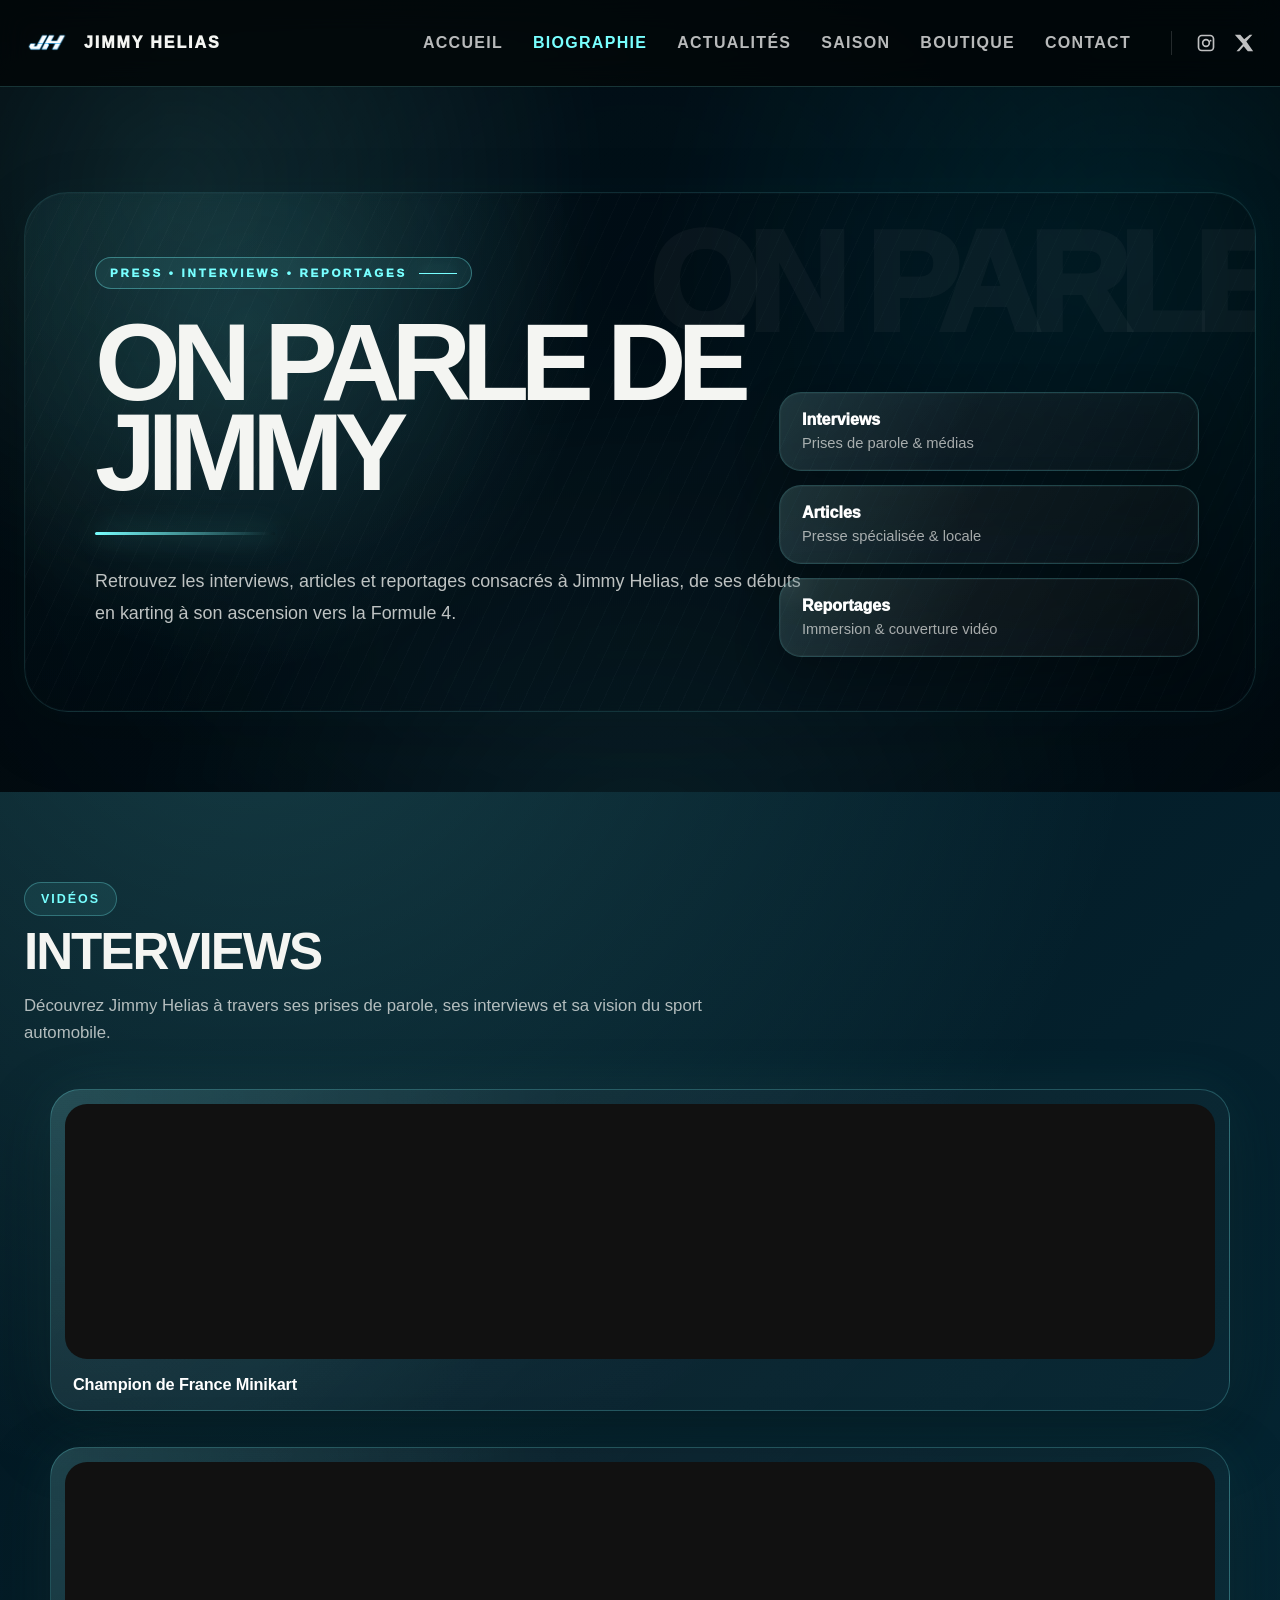
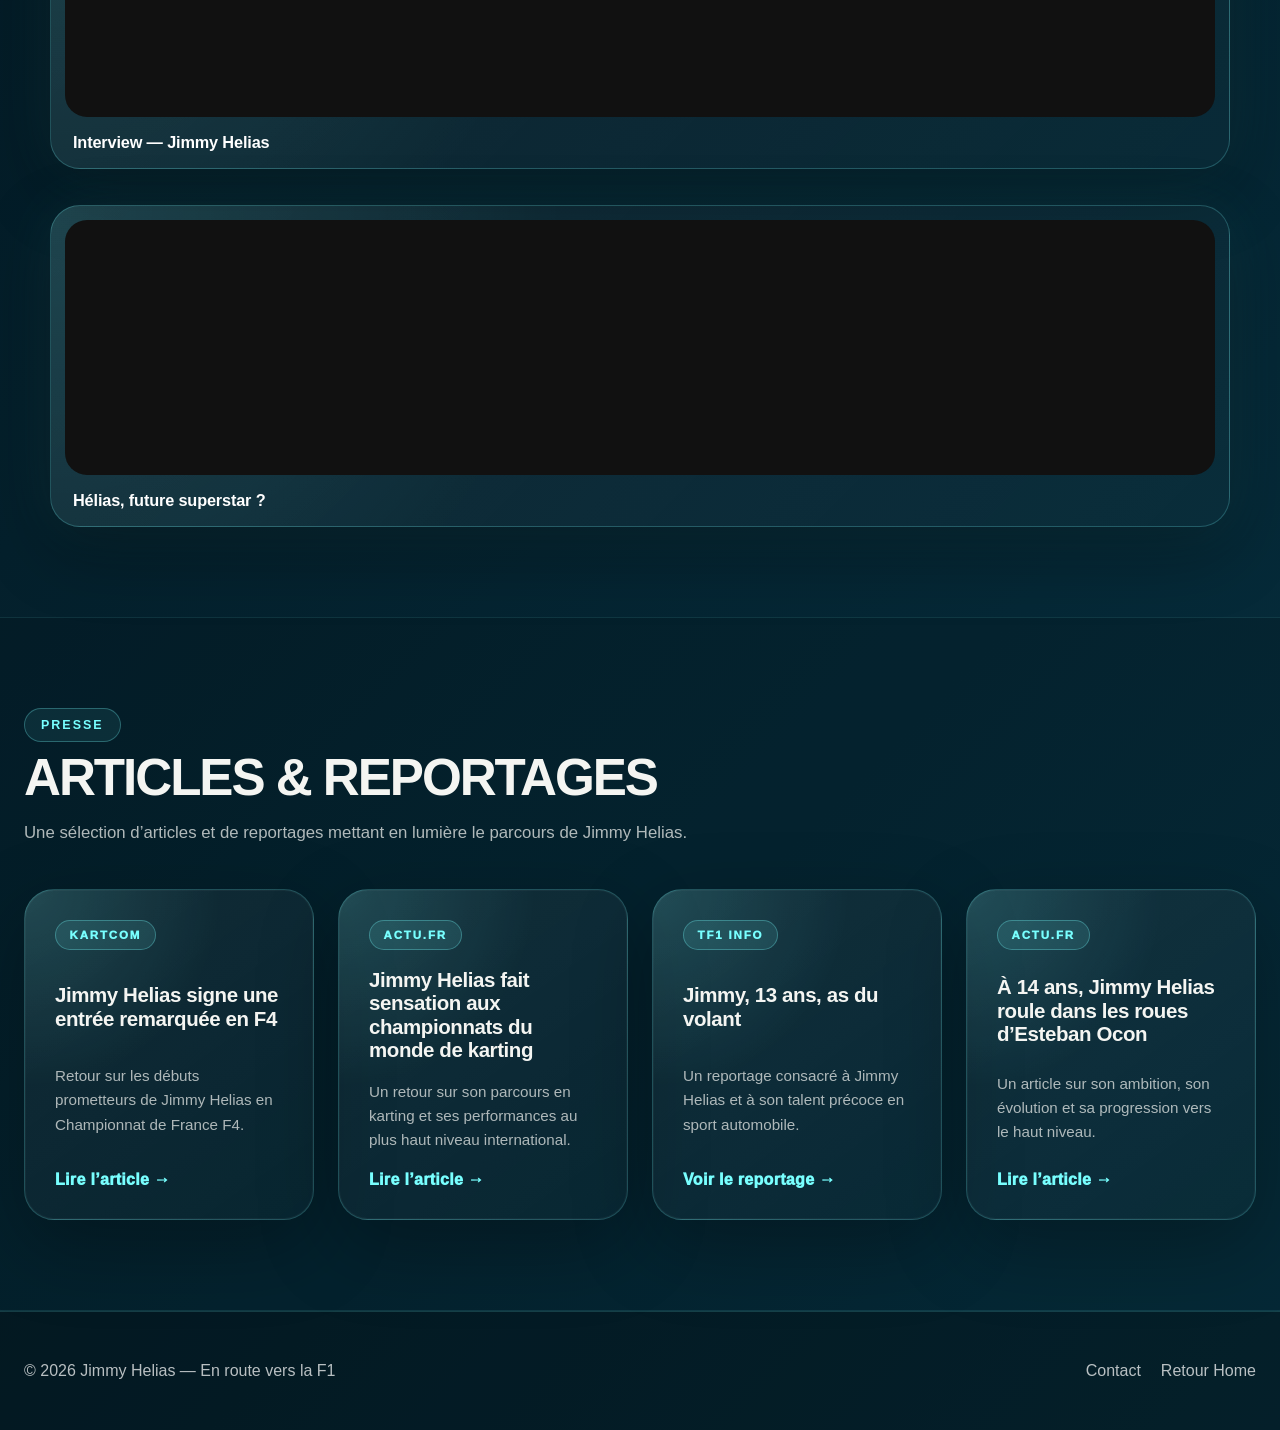
==== aproposdejimmy.html @ 35b057eb "ajout de la page on parle de jimmy" ====
<!doctype html>
<html lang="fr">
<head>
  <meta charset="utf-8" />
  <meta name="viewport" content="width=device-width, initial-scale=1" />

  <title>On parle de Jimmy — Jimmy Helias</title>

  <meta
    name="description"
    content="Interviews, articles et reportages autour de Jimmy Helias, pilote F4."
  />

  <link rel="stylesheet" href="assets/css/aproposdejimmy.css" />
</head>

<body>

<header class="site-header">
  <div class="container header-inner">

    <a class="brand" href="index.html" aria-label="Accueil">
      <img class="brand-logo" src="assets/img/JH_NEON.png" alt="Jimmy Helias" />
      <span class="brand-name">JIMMY HELIAS</span>
    </a>

    <button class="burger" type="button" aria-label="Ouvrir le menu" aria-expanded="false">
      <span></span>
      <span></span>
      <span></span>
    </button>

    <nav class="nav" aria-label="Navigation principale">

      <a class="nav-link" href="index.html">Accueil</a>

      <a class="nav-link is-active" href="biography.html">Biographie</a>

      <a class="nav-link" href="news.html">Actualités</a>

      <a class="nav-link" href="season.html">Saison</a>

      <a class="nav-link" href="shop.html">Boutique</a>

      <a class="nav-link" href="contact.html">Contact</a>

      <div class="nav-socials" aria-label="Réseaux sociaux">

        <a
          class="nav-social"
          href="https://www.instagram.com/jimmy.helias/"
          target="_blank"
          rel="noopener"
          aria-label="Instagram"
        >
          <svg viewBox="0 0 24 24" class="nav-icon" aria-hidden="true">
            <path d="M7 2C4.24 2 2 4.24 2 7v10c0 2.76 2.24 5 5 5h10c2.76 0 5-2.24 5-5V7c0-2.76-2.24-5-5-5H7zm10 2a3 3 0 0 1 3 3v10a3 3 0 0 1-3 3H7a3 3 0 0 1-3-3V7a3 3 0 0 1 3-3h10zm-5 3a5 5 0 1 0 0 10 5 5 0 0 0 0-10zm0 2a3 3 0 1 1 0 6 3 3 0 0 1 0-6zm5.5-.9a1.1 1.1 0 1 0 0 2.2 1.1 1.1 0 0 0 0-2.2z"/>
          </svg>
        </a>

        <a
          class="nav-social"
          href="https://x.com/"
          target="_blank"
          rel="noopener"
          aria-label="X"
        >
          <svg viewBox="0 0 24 24" class="nav-icon" aria-hidden="true">
            <path d="M18.9 2H22l-7.2 8.2L23 22h-6.4l-5-6.1L6.2 22H3l7.7-8.9L1 2h6.6l4.6 5.6L18.9 2z"/>
          </svg>
        </a>

      </div>

    </nav>
  </div>
</header>


<main>

  <!-- ================= HERO ================= -->
  

  <section class="section mediaPageHero">

    <div class="heroPhotoFade" aria-hidden="true">
      <img src="assets/img/JimmyOverlay4.JPG" alt="">
      <img src="assets/img/JimmyOverlay2.JPG" alt="">
      <img src="assets/img/JimmyOverlay3.JPG" alt="">
    </div>

    <div class="container">

      <div class="mediaPageHeroCard reveal">

        <span class="mediaPageEyebrow">
          PRESS • INTERVIEWS • REPORTAGES
        </span>

        <h1>
          On parle de Jimmy
        </h1>

        <p>
          Retrouvez les interviews, articles et reportages consacrés
          à Jimmy Helias, de ses débuts en karting à son ascension
          vers la Formule 4.
        </p>

        <div class="mediaPageStats">

          <div class="mediaStat">
            <strong>Interviews</strong>
            <span>Prises de parole & médias</span>
          </div>

          <div class="mediaStat">
            <strong>Articles</strong>
            <span>Presse spécialisée & locale</span>
          </div>

          <div class="mediaStat">
            <strong>Reportages</strong>
            <span>Immersion & couverture vidéo</span>
          </div>

        </div>

      </div>

    </div>

  </section>


  <!-- ================= INTERVIEWS ================= -->
  <section class="section" id="interviews">

    <div class="container">

      <div class="section-head reveal">

        <span class="tag">Vidéos</span>

        <h2>Interviews</h2>

        <p>
          Découvrez Jimmy Helias à travers ses prises de parole,
          ses interviews et sa vision du sport automobile.
        </p>

      </div>

      <div class="youtubeGrid">

        <!-- VIDEO 1 -->
        <div class="youtubeCard reveal">

          <iframe
            src="https://www.youtube.com/embed/aJWYOWTzaNs"
            title="Interview Jimmy Helias"
            frameborder="0"
            allow="accelerometer; autoplay; clipboard-write; encrypted-media; gyroscope; picture-in-picture"
            allowfullscreen>
          </iframe>

          <p class="videoTitle">
            Champion de France Minikart
          </p>

        </div>


        <!-- VIDEO 2 -->
        <div class="youtubeCard reveal">

          <iframe
            src="https://www.youtube.com/embed/yuIRFYX9fEw"
            title="Interview Jimmy Helias"
            frameborder="0"
            allow="accelerometer; autoplay; clipboard-write; encrypted-media; gyroscope; picture-in-picture"
            allowfullscreen>
          </iframe>

          <p class="videoTitle">
            Interview — Jimmy Helias
          </p>

        </div>


        <!-- VIDEO 3 -->
        <div class="youtubeCard reveal">

          <iframe
            src="https://www.youtube.com/embed/2vzotzqis1k"
            title="Interview Jimmy Helias"
            frameborder="0"
            allow="accelerometer; autoplay; clipboard-write; encrypted-media; gyroscope; picture-in-picture"
            allowfullscreen>
          </iframe>

          <p class="videoTitle">
            Hélias, future superstar ?
          </p>

        </div>

      </div>

    </div>

  </section>


  <!-- ================= ARTICLES ================= -->
  <section class="section alt">

    <div class="container">

      <div class="section-head reveal">

        <span class="tag">Presse</span>

        <h2>Articles & reportages</h2>

        <p>
          Une sélection d’articles et de reportages mettant en lumière
          le parcours de Jimmy Helias.
        </p>

      </div>

      <div class="pressCards" data-stagger>

        <!-- ARTICLE -->
        <a
          href="https://www.kartcom.com/pressrel/jimmy-helias-signe-une-entree-remarquee-en-f4/"
          target="_blank"
          rel="noopener"
          class="pressCard reveal"
        >

          <span class="pressSource">
            Kartcom
          </span>

          <h3>
            Jimmy Helias signe une entrée remarquée en F4
          </h3>

          <p>
            Retour sur les débuts prometteurs de Jimmy Helias
            en Championnat de France F4.
          </p>

          <span class="pressLink">
            Lire l’article →
          </span>

        </a>


        <!-- ARTICLE -->
        <a
          href="https://actu.fr/normandie/evreux_27229/le-pilote-devreux-jimmy-helias-a-fait-sensation-aux-championnats-du-monde-de-karting_61662932.html"
          target="_blank"
          rel="noopener"
          class="pressCard reveal"
        >

          <span class="pressSource">
            Actu.fr
          </span>

          <h3>
            Jimmy Helias fait sensation aux championnats du monde
            de karting
          </h3>

          <p>
            Un retour sur son parcours en karting et ses performances
            au plus haut niveau international.
          </p>

          <span class="pressLink">
            Lire l’article →
          </span>

        </a>


        <!-- REPORTAGE -->
        <a
          href="https://www.tf1info.fr/sport/video-jimmy-treize-ans-as-du-volant-2219823.html"
          target="_blank"
          rel="noopener"
          class="pressCard reveal"
        >

          <span class="pressSource">
            TF1 Info
          </span>

          <h3>
            Jimmy, 13 ans, as du volant
          </h3>

          <p>
            Un reportage consacré à Jimmy Helias et à son talent
            précoce en sport automobile.
          </p>

          <span class="pressLink">
            Voir le reportage →
          </span>

        </a>


        <!-- ARTICLE -->
        <a
          href="https://actu.fr/normandie/evreux_27229/a-14-ans-le-pilote-normand-jimmy-helias-roule-dans-les-roues-desteban-ocon_58450894.html"
          target="_blank"
          rel="noopener"
          class="pressCard reveal"
        >

          <span class="pressSource">
            Actu.fr
          </span>

          <h3>
            À 14 ans, Jimmy Helias roule dans les roues
            d’Esteban Ocon
          </h3>

          <p>
            Un article sur son ambition, son évolution
            et sa progression vers le haut niveau.
          </p>

          <span class="pressLink">
            Lire l’article →
          </span>

        </a>

      </div>

    </div>

  </section>

</main>


<footer class="footer">

  <div class="container footer-inner">

    <p>
      © <span id="year"></span>
      Jimmy Helias — En route vers la F1
    </p>

    <div class="footer-links">
      <a href="contact.html">Contact</a>
      <a href="index.html">Retour Home</a>
    </div>

  </div>

</footer>

<script src="assets/js/main.js"></script>

</body>
</html>
---- assets/css/aproposdejimmy.css ----
:root{
  --bg:#021018;
  --bg2:#041a24;
  --text:#f4f5f2;
  --muted:rgba(244,245,242,.72);
  --cyan:#78ffff;
  --cyan2:#00d9ff;
  --line:rgba(120,255,255,.28);
  --glass:rgba(255,255,255,.045);
  --radius:28px;
}

*{
  box-sizing:border-box;
}

html{
  scroll-behavior:smooth;
}

body{
  margin:0;
  font-family:Arial, Helvetica, sans-serif;
  background:
    radial-gradient(circle at 20% 20%, rgba(120,255,255,.16), transparent 34%),
    linear-gradient(135deg, #021018, #063040);
  color:var(--text);
}

a{
  color:inherit;
}

.container{
  width:min(100% - 48px, 1320px);
  margin-inline:auto;
}

/* ================= HEADER ================= */

.site-header{
  position:sticky;
  top:0;
  z-index:50;
  background:rgba(0,0,0,.72);
  backdrop-filter:blur(14px);
  border-bottom:1px solid rgba(120,255,255,.18);
}

.header-inner{
  min-height:86px;
  display:flex;
  align-items:center;
  justify-content:space-between;
  gap:28px;
}

.brand{
  display:flex;
  align-items:center;
  gap:14px;
  text-decoration:none;
  font-weight:950;
  letter-spacing:.12em;
}

.brand-logo{
  width:46px;
  height:auto;
}

.brand-name{
  line-height:1.1;
  font-size:1rem;
}

.nav{
  display:flex;
  align-items:center;
  gap:30px;
}

.nav-link{
  text-decoration:none;
  color:rgba(255,255,255,.72);
  font-weight:900;
  text-transform:uppercase;
  letter-spacing:.08em;
  transition:.3s ease;
}

.nav-link:hover,
.nav-link.is-active{
  color:var(--cyan);
}

.nav-socials{
  display:flex;
  align-items:center;
  gap:14px;
  margin-left:10px;
  padding-left:22px;
  border-left:1px solid rgba(255,255,255,.14);
}

.nav-social{
  width:24px;
  height:24px;
  display:grid;
  place-items:center;
  color:rgba(255,255,255,.75);
}

.nav-icon{
  width:20px;
  height:20px;
  fill:currentColor;
}

.burger{
  display:none;
}

/* ================= GENERAL ================= */

.section{
  padding:90px 0;
}

.section.alt{
  background:rgba(0,0,0,.14);
  border-top:1px solid rgba(120,255,255,.10);
  border-bottom:1px solid rgba(120,255,255,.10);
}

.section-head{
  margin-bottom:38px;
}

.section-head h2{
  margin:12px 0 12px;
  font-size:clamp(2rem,4vw,3.6rem);
  line-height:.95;
  text-transform:uppercase;
  letter-spacing:-.04em;
}

.section-head p{
  max-width:720px;
  color:var(--muted);
  font-size:1.05rem;
  line-height:1.6;
}

.tag{
  display:inline-flex;
  padding:9px 16px;
  border:1px solid var(--line);
  border-radius:999px;
  color:var(--cyan);
  font-size:.78rem;
  font-weight:900;
  text-transform:uppercase;
  letter-spacing:.16em;
  background:rgba(120,255,255,.08);
}

/* ================= HERO PAGE ================= */

/* ================= HERO PAGE — ON PARLE DE JIMMY PREMIUM ================= */

.mediaPageHero{
  position:relative;
  padding:105px 0 80px;
  overflow:hidden;
}

.mediaPageHero::before{
  content:"";
  position:absolute;
  inset:0;
  background:
    radial-gradient(850px 520px at 18% 35%, rgba(120,255,255,.20), transparent 65%),
    radial-gradient(720px 460px at 88% 15%, rgba(0,217,255,.13), transparent 62%);
  pointer-events:none;
}

.mediaPageHeroCard{
  position:relative;
  z-index:2;
  overflow:hidden;

  min-height:520px;
  padding:64px 70px;

  border-radius:44px;
  border:1px solid rgba(120,255,255,.30);

  background:
    linear-gradient(90deg, rgba(2,16,24,.88) 0%, rgba(5,45,58,.72) 48%, rgba(2,16,24,.92) 100%);

  box-shadow:
    0 42px 120px rgba(0,0,0,.36),
    0 0 100px rgba(120,255,255,.10),
    inset 0 0 0 1px rgba(255,255,255,.04);
}

.mediaPageHeroCard::before{
  content:"";
  position:absolute;
  inset:0;
  background:
    linear-gradient(90deg, rgba(0,0,0,.05), rgba(0,0,0,.22)),
    radial-gradient(circle at 18% 25%, rgba(120,255,255,.22), transparent 32%),
    repeating-linear-gradient(
      115deg,
      rgba(255,255,255,.035) 0px,
      rgba(255,255,255,.035) 1px,
      transparent 1px,
      transparent 18px
    );
  opacity:.55;
  pointer-events:none;
}

.mediaPageHeroCard::after{
  content:"ON PARLE";
  position:absolute;
  right:-20px;
  top:35px;

  font-size:clamp(5rem,11vw,12rem);
  font-weight:950;
  letter-spacing:-.08em;
  line-height:.8;
  text-transform:uppercase;

  color:rgba(255,255,255,.035);
  pointer-events:none;
}

.mediaPageEyebrow{
  position:relative;
  z-index:2;

  display:inline-flex;
  align-items:center;
  gap:12px;

  margin-bottom:28px;
  padding:9px 14px;

  border-radius:999px;
  border:1px solid rgba(120,255,255,.35);
  background:rgba(120,255,255,.08);

  color:var(--cyan);

  font-size:.72rem;
  font-weight:950;
  letter-spacing:.24em;
  text-transform:uppercase;
}

.mediaPageHeroCard h1{
  position:relative;
  z-index:2;

  margin:0;
  max-width:760px;

  font-size:clamp(4rem,8.6vw,8.5rem);
  line-height:.82;
  letter-spacing:-.08em;
  text-transform:uppercase;
}

.mediaPageHeroCard h1::after{
  content:"";
  display:block;

  width:180px;
  height:3px;

  margin:34px 0 0;

  border-radius:999px;
  background:linear-gradient(90deg, var(--cyan), transparent);
  box-shadow:0 0 28px rgba(120,255,255,.55);
}

.mediaPageHeroCard p{
  position:relative;
  z-index:2;

  margin:30px 0 0;
  max-width:730px;

  color:rgba(244,245,242,.78);

  font-size:1.12rem;
  line-height:1.8;
}

.mediaPageStats{
  position:absolute;
  z-index:3;

  right:56px;
  bottom:54px;

  width:min(420px, 36%);

  display:grid;
  gap:14px;
}

.mediaStat{
  position:relative;
  overflow:hidden;

  padding:18px 22px;

  border-radius:22px;
  border:1px solid rgba(120,255,255,.20);

  background:
    linear-gradient(135deg, rgba(255,255,255,.075), rgba(255,255,255,.025));

  backdrop-filter:blur(14px);

  box-shadow:
    inset 0 0 0 1px rgba(255,255,255,.035),
    0 18px 46px rgba(0,0,0,.22);
}

.mediaStat::before{
  content:"";
  position:absolute;
  inset:0;

  background:linear-gradient(120deg, rgba(120,255,255,.14), transparent 45%);
  opacity:.7;
  pointer-events:none;
}

.mediaStat strong{
  position:relative;
  z-index:2;

  display:block;
  margin-bottom:5px;

  color:#fff;
  font-size:1rem;
  font-weight:950;
}

.mediaStat span{
  position:relative;
  z-index:2;

  color:rgba(244,245,242,.66);
  font-size:.92rem;
}

/* RESPONSIVE HERO */

@media (max-width:900px){

  .mediaPageHeroCard{
    min-height:auto;
  }

  .mediaPageStats{
    position:relative;
    right:auto;
    bottom:auto;

    width:100%;
    margin-top:38px;
  }
}

@media (max-width:768px){

  .mediaPageHero{
    padding:70px 0 55px;
  }

  .mediaPageHeroCard{
    padding:38px 26px;
    border-radius:30px;
  }

  .mediaPageHeroCard::after{
    font-size:5rem;
    top:auto;
    bottom:20px;
    right:-8px;
  }

  .mediaPageHeroCard h1{
    font-size:3.4rem;
  }

  .mediaPageHeroCard h1::after{
    width:120px;
    margin-top:24px;
  }

  .mediaPageHeroCard p{
    font-size:1rem;
  }
}

/* ================= INTERVIEWS — PREMIUM ================= */

#interviews{
  position:relative;
  padding-top:90px;
}

#interviews .section-head{
  margin-bottom:42px;
}

.youtubeGrid{
  display:flex;
  flex-direction:column;
  gap:36px;
  margin-top:34px;
}

.youtubeCard{
  position:relative;
  width:100%;
  max-width:1180px;
  margin:0 auto;
  padding:14px;

  border-radius:30px;
  border:1px solid rgba(120,255,255,.22);

  background:
    linear-gradient(135deg, rgba(255,255,255,.055), rgba(255,255,255,.018)),
    radial-gradient(circle at top left, rgba(120,255,255,.13), transparent 42%);

  box-shadow:
    0 24px 70px rgba(0,0,0,.32),
    0 0 60px rgba(120,255,255,.08);

  transition:.35s ease;
}

.youtubeCard:hover{
  transform:translateY(-6px);
  border-color:rgba(120,255,255,.50);
  box-shadow:
    0 34px 95px rgba(0,0,0,.42),
    0 0 90px rgba(120,255,255,.14);
}

.youtubeCard iframe{
  width:100%;
  height:255px;
  border:none;
  border-radius:22px;
  display:block;
  background:#111;
}

.videoTitle{
  margin:16px 8px 2px;
  color:#fff;
  font-size:1.02rem;
  font-weight:750;
  letter-spacing:-.01em;
}

/* ================= ARTICLES PRESSE — PREMIUM ================= */

.pressCards{
  display:grid;
  grid-template-columns:repeat(4,1fr);
  gap:24px;
  margin-top:42px;
}

.pressCard{
  position:relative;
  min-height:310px;

  display:flex;
  flex-direction:column;
  justify-content:space-between;
  gap:18px;

  padding:30px;
  border-radius:30px;

  text-decoration:none;
  overflow:hidden;

  border:1px solid rgba(120,255,255,.20);

  background:
    linear-gradient(145deg, rgba(255,255,255,.060), rgba(255,255,255,.018)),
    radial-gradient(circle at top left, rgba(120,255,255,.15), transparent 45%);

  box-shadow:
    0 26px 80px rgba(0,0,0,.28),
    inset 0 0 0 1px rgba(255,255,255,.035);

  transition:.38s ease;
}

.pressCard::before{
  content:"";
  position:absolute;
  inset:0;

  background:
    linear-gradient(
      120deg,
      transparent 0%,
      transparent 35%,
      rgba(255,255,255,.12) 50%,
      transparent 65%,
      transparent 100%
    );

  transform:translateX(-120%);
  transition:transform .8s ease;
}

.pressCard:hover::before{
  transform:translateX(120%);
}

.pressCard:hover{
  transform:translateY(-8px);

  border-color:rgba(120,255,255,.58);

  box-shadow:
    0 38px 105px rgba(0,0,0,.42),
    0 0 85px rgba(120,255,255,.15);
}

.pressSource{
  position:relative;
  z-index:2;

  width:max-content;

  padding:8px 14px;

  border-radius:999px;

  background:rgba(120,255,255,.10);
  border:1px solid rgba(120,255,255,.30);

  color:var(--cyan);

  font-size:.72rem;
  font-weight:950;
  text-transform:uppercase;
  letter-spacing:.16em;
}

.pressCard h3{
  position:relative;
  z-index:2;

  margin:0;

  font-size:1.28rem;
  line-height:1.15;
  letter-spacing:-.02em;
}

.pressCard p{
  position:relative;
  z-index:2;

  margin:0;

  color:rgba(244,245,242,.70);

  font-size:.95rem;
  line-height:1.6;
}

.pressLink{
  position:relative;
  z-index:2;

  color:var(--cyan);

  font-weight:950;
  letter-spacing:.02em;
}

/* ================= FOOTER ================= */

.footer{
  padding:34px 0;
  border-top:1px solid rgba(120,255,255,.16);
  background:rgba(0,0,0,.35);
}

.footer-inner{
  display:flex;
  justify-content:space-between;
  align-items:center;
  gap:20px;
  color:rgba(255,255,255,.72);
}

.footer-links{
  display:flex;
  gap:20px;
}

.footer-links a{
  text-decoration:none;
  color:rgba(255,255,255,.72);
}

.footer-links a:hover{
  color:var(--cyan);
}

/* ================= RESPONSIVE ================= */

@media (max-width:1100px){

  .pressCards{
    grid-template-columns:repeat(2,1fr);
  }

  .youtubeCard iframe{
    height:235px;
  }

  .nav{
    gap:18px;
  }

  .nav-link{
    font-size:.85rem;
  }
}

@media (max-width:768px){

  .container{
    width:min(100% - 28px, 1320px);
  }

  .header-inner{
    min-height:76px;
  }

  .burger{
    display:flex;
    flex-direction:column;
    gap:5px;
    border:0;
    background:transparent;
  }

  .burger span{
    width:28px;
    height:2px;
    background:#fff;
    display:block;
  }

  .nav{
    display:none;
  }

  .section{
    padding:64px 0;
  }

  .mediaPageHero{
    padding:70px 0 60px;
  }

  .mediaPageHeroCard{
    padding:38px 26px;
    border-radius:28px;
  }

  .mediaPageHeroCard h1{
    font-size:3.2rem;
  }

  .mediaPageStats{
    grid-template-columns:1fr;
  }

  .youtubeCard{
    padding:10px;
    border-radius:24px;
  }

  .youtubeCard iframe{
    height:210px;
    border-radius:18px;
  }

  .pressCards{
    grid-template-columns:1fr;
  }

  .pressCard{
    min-height:auto;
  }

  .footer-inner{
    flex-direction:column;
    text-align:center;
  }
}

@media (max-width:520px){

  .youtubeCard iframe{
    height:185px;
  }

  .videoTitle{
    font-size:.95rem;
  }
}







/* ================= ANIMATIONS PREMIUM — ON PARLE DE JIMMY ================= */

@keyframes heroGlowMove{
  0%{
    transform:translate3d(-2%, -2%, 0) scale(1);
    opacity:.55;
  }
  100%{
    transform:translate3d(2%, 2%, 0) scale(1.05);
    opacity:.9;
  }
}

@keyframes heroLightSweep{
  0%{
    transform:translateX(-140%) skewX(-12deg);
  }
  100%{
    transform:translateX(140%) skewX(-12deg);
  }
}

@keyframes floatCard{
  0%,100%{
    transform:translateY(0);
  }
  50%{
    transform:translateY(-8px);
  }
}

@keyframes pulseLine{
  0%,100%{
    opacity:.35;
    width:120px;
  }
  50%{
    opacity:1;
    width:190px;
  }
}

/* Fond hero vivant */
.mediaPageHero::before{
  animation:heroGlowMove 8s ease-in-out infinite alternate;
}

/* Lumière qui traverse le hero */
.mediaPageHeroCard{
  isolation:isolate;
}

.mediaPageHeroCard::before{
  animation:heroGlowMove 10s ease-in-out infinite alternate;
}

.mediaPageHeroCard .mediaPageEyebrow::after{
  content:"";
  width:38px;
  height:1px;
  background:var(--cyan);
  box-shadow:0 0 18px rgba(120,255,255,.8);
}

/* Barre sous le titre animée */
.mediaPageHeroCard h1::after{
  animation:pulseLine 3.2s ease-in-out infinite;
}

/* Cartes stats mouvement léger */
.mediaStat{
  transition:
    transform .35s ease,
    border-color .35s ease,
    box-shadow .35s ease;
}

.mediaStat:nth-child(1){
  animation:floatCard 5s ease-in-out infinite;
}

.mediaStat:nth-child(2){
  animation:floatCard 5s ease-in-out infinite .7s;
}

.mediaStat:nth-child(3){
  animation:floatCard 5s ease-in-out infinite 1.4s;
}

.mediaStat:hover{
  transform:translateY(-10px) scale(1.02);
  border-color:rgba(120,255,255,.55);
  box-shadow:
    0 24px 70px rgba(0,0,0,.32),
    0 0 50px rgba(120,255,255,.16);
}

/* Effet lumière sur les vidéos */
.youtubeCard{
  overflow:hidden;
}

.youtubeCard::before{
  content:"";
  position:absolute;
  inset:-30%;
  background:linear-gradient(
    115deg,
    transparent 35%,
    rgba(255,255,255,.14),
    transparent 65%
  );
  transform:translateX(-140%) skewX(-12deg);
  transition:transform .8s ease;
  pointer-events:none;
  z-index:2;
}

.youtubeCard:hover::before{
  transform:translateX(140%) skewX(-12deg);
}

.youtubeCard iframe{
  transition:
    transform .45s ease,
    filter .45s ease;
}

.youtubeCard:hover iframe{
  transform:scale(1.012);
  filter:brightness(1.06) contrast(1.04);
}

/* Effet premium sur articles */
.pressCard{
  transform-style:preserve-3d;
}

.pressCard:hover{
  transform:translateY(-10px) scale(1.015);
}

.pressCard h3,
.pressCard p,
.pressCard .pressSource,
.pressCard .pressLink{
  transition:transform .35s ease;
}

.pressCard:hover h3{
  transform:translateY(-4px);
}

.pressCard:hover .pressLink{
  transform:translateX(6px);
}

/* Apparition douce au chargement */
.mediaPageHeroCard,
.youtubeCard,
.pressCard{
  animation:fadeUpPremium .75s ease both;
}

@keyframes fadeUpPremium{
  from{
    opacity:0;
    transform:translateY(24px);
    filter:blur(8px);
  }
  to{
    opacity:1;
    transform:translateY(0);
    filter:blur(0);
  }
}

.youtubeCard:nth-child(2),
.pressCard:nth-child(2){
  animation-delay:.12s;
}

.youtubeCard:nth-child(3),
.pressCard:nth-child(3){
  animation-delay:.24s;
}

.pressCard:nth-child(4){
  animation-delay:.36s;
}

/* Accessibilité */
@media (prefers-reduced-motion:reduce){
  *,
  *::before,
  *::after{
    animation:none !important;
    transition:none !important;
  }
}










/* ================= PHOTOS FONDUES HERO ================= */

/* ================= HERO PHOTOS FADE ================= */
/* =========================================================
   HERO PHOTO FADE — ULTRA PREMIUM CINEMATIC
   ========================================================= */

.heroPhotoFade{
  position:absolute;
  inset:0;
  z-index:0;
  overflow:hidden;

  background:#021018;
}

/* glow global */
.heroPhotoFade::before{
  content:"";
  position:absolute;
  inset:-10%;
  z-index:2;

  background:
    radial-gradient(circle at 20% 20%, rgba(120,255,255,.14), transparent 30%),
    radial-gradient(circle at 82% 28%, rgba(0,217,255,.12), transparent 34%),
    radial-gradient(circle at 50% 100%, rgba(120,255,255,.08), transparent 45%);

  mix-blend-mode:screen;
  filter:blur(18px);

  animation:heroGlow 8s ease-in-out infinite alternate;

  pointer-events:none;
}

/* lignes racing */
.heroPhotoFade::after{
  content:"";
  position:absolute;
  inset:0;
  z-index:2;

  background:
    repeating-linear-gradient(
      115deg,
      rgba(255,255,255,.02) 0px,
      rgba(255,255,255,.02) 2px,
      transparent 2px,
      transparent 18px
    );

  opacity:.18;
  pointer-events:none;
}

/* ================= IMAGES ================= */

.heroPhotoFade img{
  position:absolute;
  inset:0;

  width:100%;
  height:100%;

  object-fit:cover;

  opacity:0;

  animation:
    heroFade 18s infinite,
    heroZoom 18s infinite;

  filter:
    brightness(.92)
    saturate(1.18)
    contrast(1.08);

  transform:scale(1.08);

  will-change:transform, opacity;
}

/* ================= POSITIONNEMENT PAR PHOTO ================= */

/* PHOTO 1 — Jimmy qui marche */
/* PHOTO 1 — Jimmy qui marche */
.heroPhotoFade img:nth-child(1){
  animation-delay:0s;

  /* mieux centré sur Jimmy */
  object-position:center 14%;
}

/* PHOTO 2 — portrait paddock */
.heroPhotoFade img:nth-child(2){
  animation-delay:6s;

  object-position:center 18%;
}

/* PHOTO 3 — casque */
.heroPhotoFade img:nth-child(3){
  animation-delay:12s;

  object-position:34% 18%;
}

/* ================= FADE ================= */

@keyframes heroFade{

  0%{
    opacity:0;
  }

  6%{
    opacity:.52;
  }

  28%{
    opacity:.64;
  }

  34%{
    opacity:0;
  }

  100%{
    opacity:0;
  }
}

/* ================= CINEMATIC ZOOM ================= */

@keyframes heroZoom{

  0%{
    transform:scale(1.12);
  }

  30%{
    transform:scale(1.03);
  }

  100%{
    transform:scale(1.12);
  }
}

/* ================= GLOW ANIMATION ================= */

@keyframes heroGlow{

  from{
    transform:translateY(-1%) scale(1);
    opacity:.7;
  }

  to{
    transform:translateY(1%) scale(1.03);
    opacity:1;
  }
}

/* =========================================================
   HERO SECTION
   ========================================================= */

.mediaPageHero{
  position:relative;
  overflow:hidden;
}

/* overlay cinematic */
.mediaPageHero::before{
  content:"";
  position:absolute;
  inset:0;
  z-index:1;

  background:
    linear-gradient(
      180deg,
      rgba(2,16,24,.10) 0%,
      rgba(2,16,24,.22) 35%,
      rgba(2,16,24,.50) 100%
    );
}

/* vignette premium */
.mediaPageHero::after{
  content:"";
  position:absolute;
  inset:0;
  z-index:1;

  background:
    radial-gradient(circle at center, transparent 42%, rgba(0,0,0,.34));

  pointer-events:none;
}

/* contenu au dessus */
.mediaPageHero .container{
  position:relative;
  z-index:3;
}

/* =========================================================
   MOBILE
   ========================================================= */

@media (max-width:768px){

  .heroPhotoFade::after{
    opacity:.10;
  }

  .heroPhotoFade img{
    transform:scale(1.03);
  }

  /* PHOTO 1 */
  .heroPhotoFade img:nth-child(1){
    object-position:center 14%;
  }

  /* PHOTO 2 */
  .heroPhotoFade img:nth-child(2){
    object-position:center 12%;
  }

  /* PHOTO 3 */
  .heroPhotoFade img:nth-child(3){
    object-position:38% 14%;
  }

  .mediaPageHero{
    padding:72px 0 58px;
  }
}



/* ================= HERO CARD PLUS TRANSPARENT ================= */

/* ================= HERO CARD VERRE TRANSPARENT ================= */

.mediaPageHeroCard{
  background:
    linear-gradient(
      135deg,
      rgba(2,16,24,.18),
      rgba(2,16,24,.10)
    ),
    radial-gradient(
      circle at top left,
      rgba(120,255,255,.05),
      transparent 42%
    ) !important;

  backdrop-filter:blur(6px);

  border:1px solid rgba(120,255,255,.12);

  box-shadow:
    inset 0 0 0 1px rgba(255,255,255,.02),
    0 20px 70px rgba(0,0,0,.14),
    0 0 40px rgba(120,255,255,.03);
}

/* assombrit beaucoup moins */
.mediaPageHero::before{
  background:
    linear-gradient(
      180deg,
      rgba(2,16,24,.04) 0%,
      rgba(2,16,24,.12) 45%,
      rgba(2,16,24,.22) 100%
    ) !important;
}
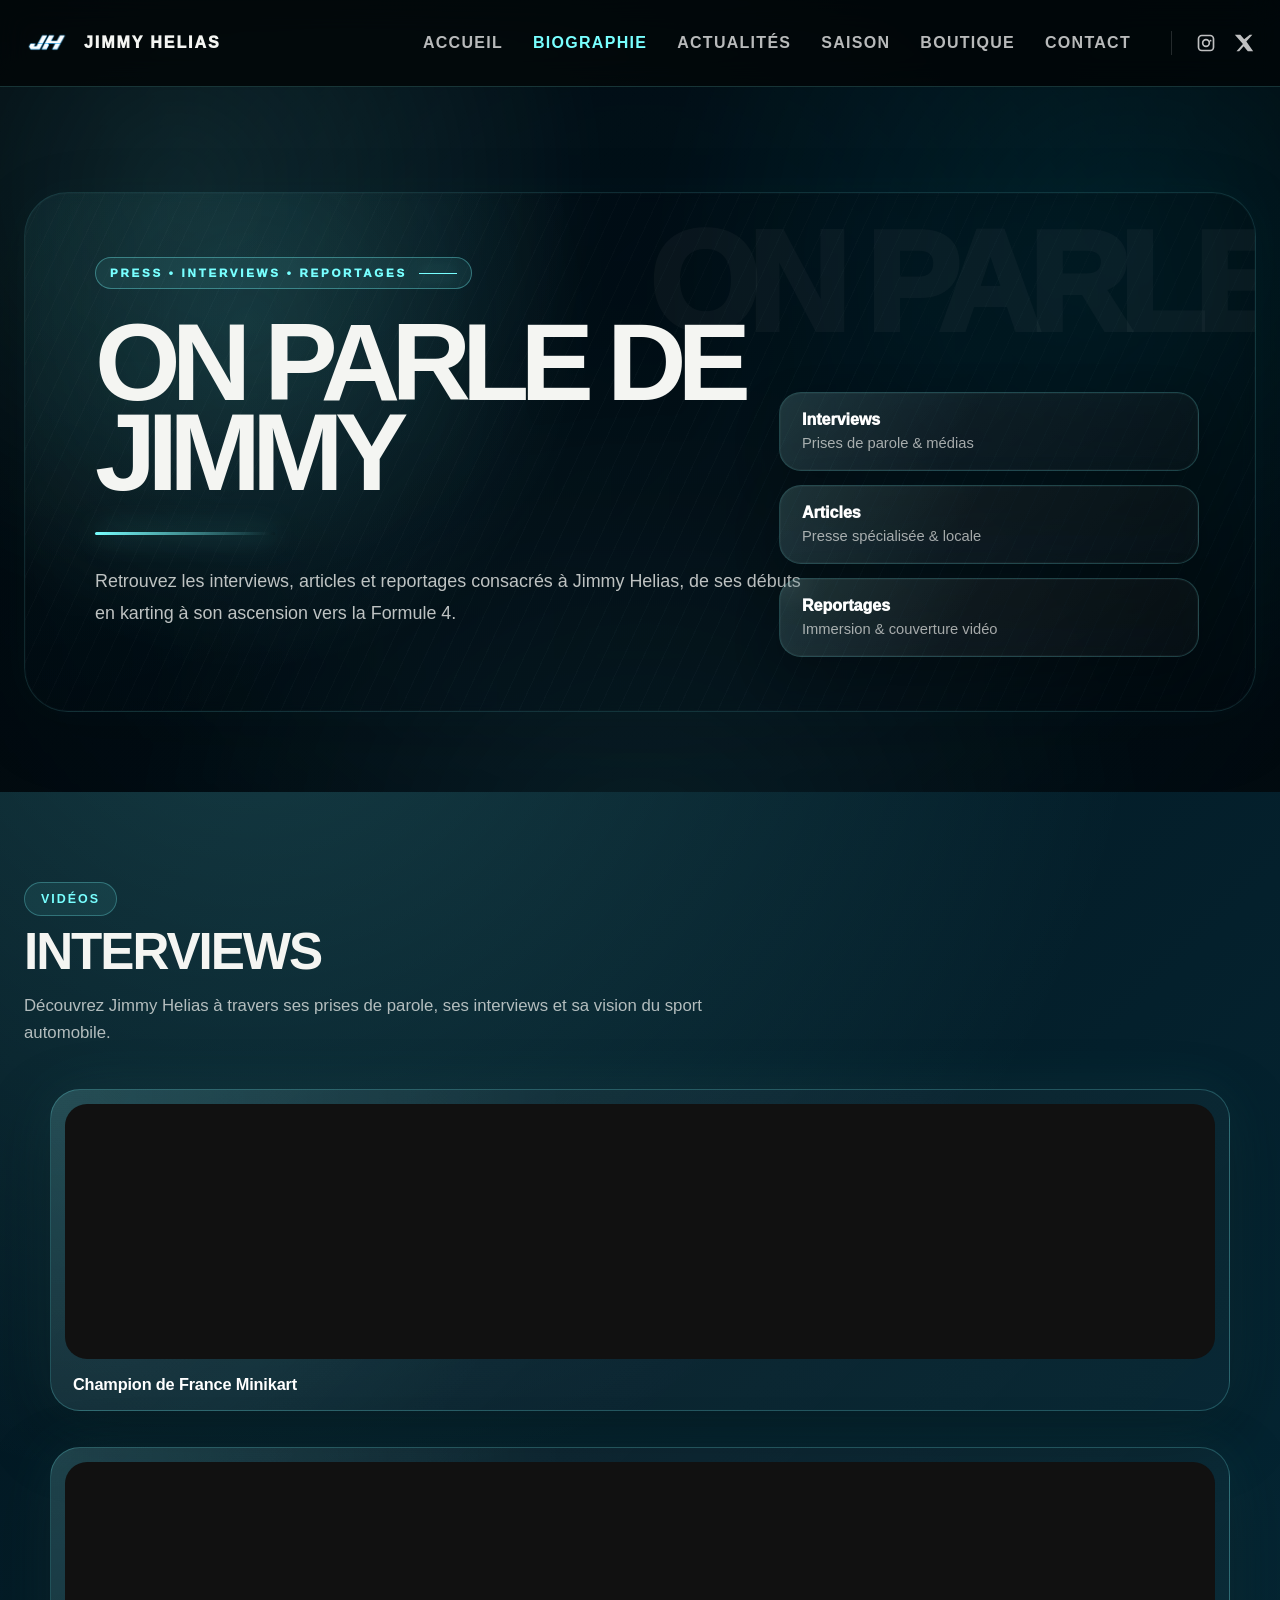
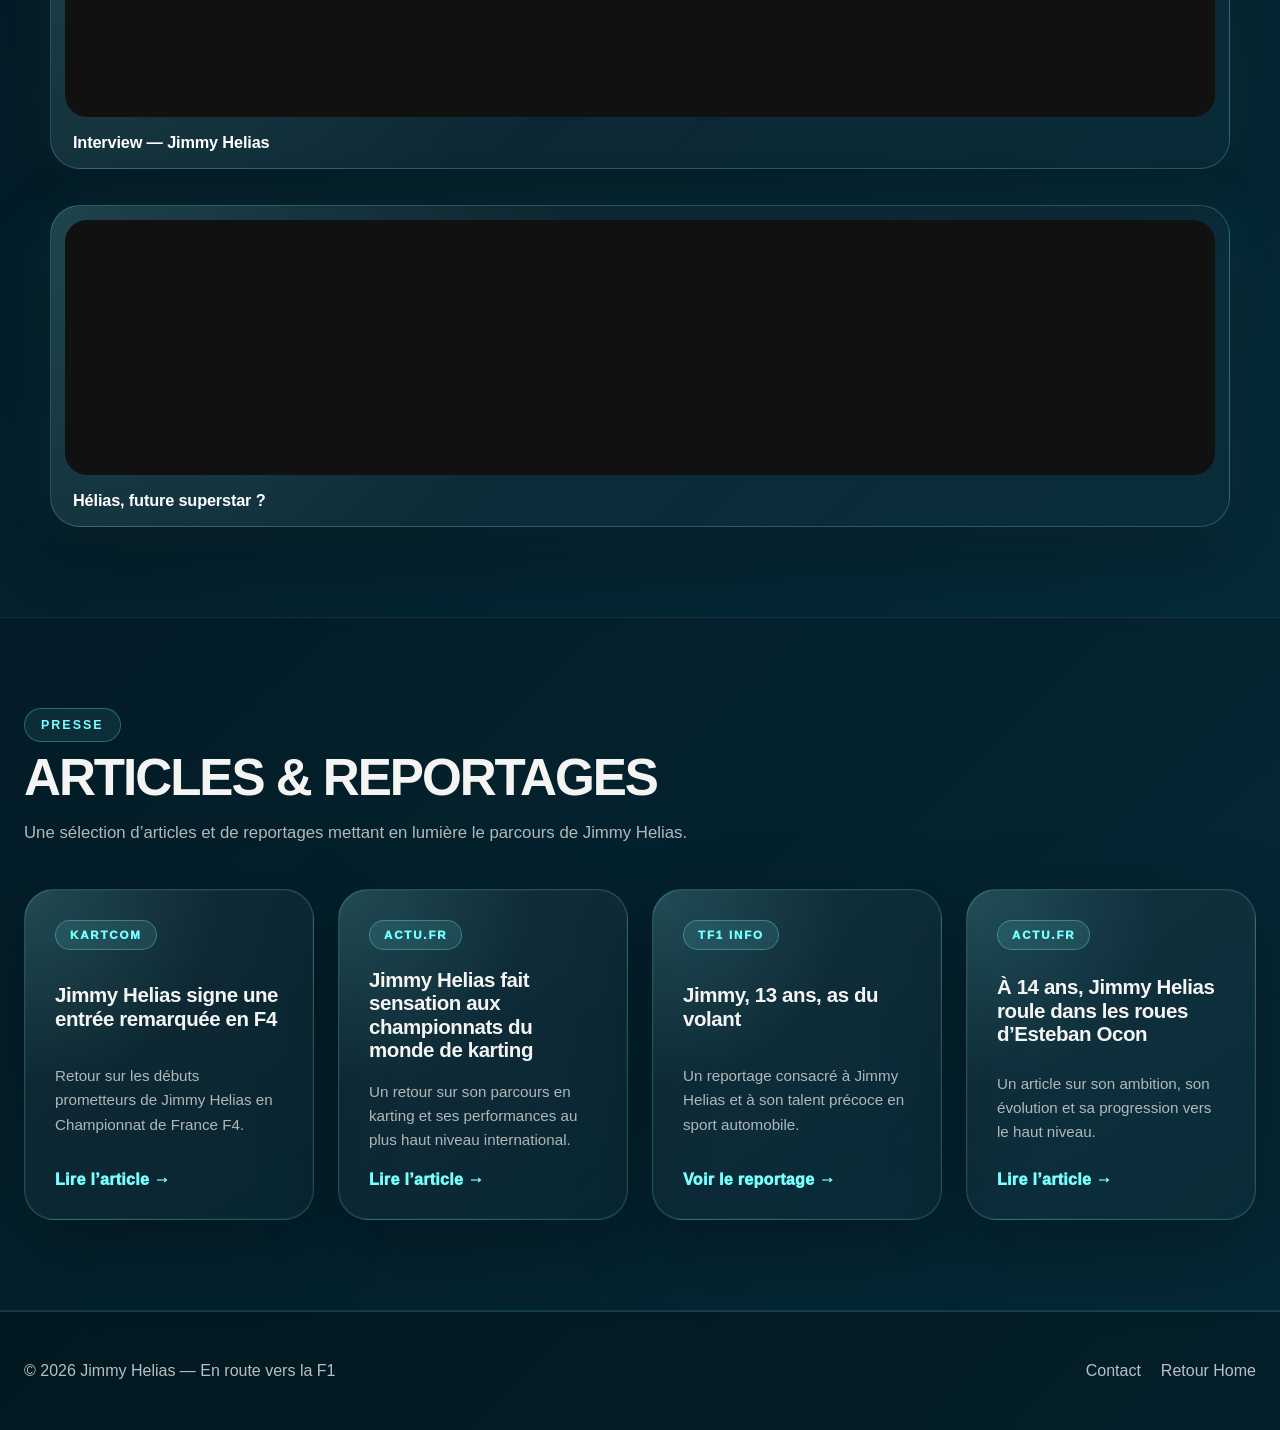
==== commit f6b887e2: "ajout de la page on parle de jimmy avec responsive" ====
--- a/aproposdejimmy.html
+++ b/aproposdejimmy.html
@@ -376,5 +376,20 @@
 
 <script src="assets/js/main.js"></script>
 
+<script>
+  const burger = document.querySelector('.burger');
+  const nav = document.querySelector('.nav');
+
+  if (burger && nav) {
+    burger.addEventListener('click', () => {
+      nav.classList.toggle('is-open');
+
+      const isOpen = nav.classList.contains('is-open');
+      burger.setAttribute('aria-expanded', isOpen ? 'true' : 'false');
+    });
+  }
+</script>
+
+
 </body>
 </html>
--- a/assets/css/aproposdejimmy.css
+++ b/assets/css/aproposdejimmy.css
@@ -1235,4 +1235,57 @@
       rgba(2,16,24,.12) 45%,
       rgba(2,16,24,.22) 100%
     ) !important;
+}
+
+@media (max-width:768px){
+
+  .nav{
+    position:fixed;
+    top:86px;
+    left:18px;
+    right:18px;
+
+    display:none;
+    flex-direction:column;
+    align-items:flex-start;
+    gap:10px;
+
+    padding:18px;
+
+    border-radius:22px;
+    border:1px solid rgba(120,255,255,.35);
+
+    background:rgba(0,8,12,.96);
+    backdrop-filter:blur(16px);
+
+    box-shadow:
+      0 25px 80px rgba(0,0,0,.55),
+      0 0 45px rgba(120,255,255,.12);
+
+    z-index:999;
+  }
+
+  .nav.is-open{
+    display:flex;
+  }
+
+  .nav-link{
+    width:100%;
+    padding:14px 16px;
+    border-radius:14px;
+  }
+
+  .nav-link:hover,
+  .nav-link.is-active{
+    background:rgba(120,255,255,.10);
+  }
+
+  .nav-socials{
+    width:100%;
+    margin-left:0;
+    padding-left:0;
+    padding-top:12px;
+    border-left:0;
+    border-top:1px solid rgba(255,255,255,.12);
+  }
 }
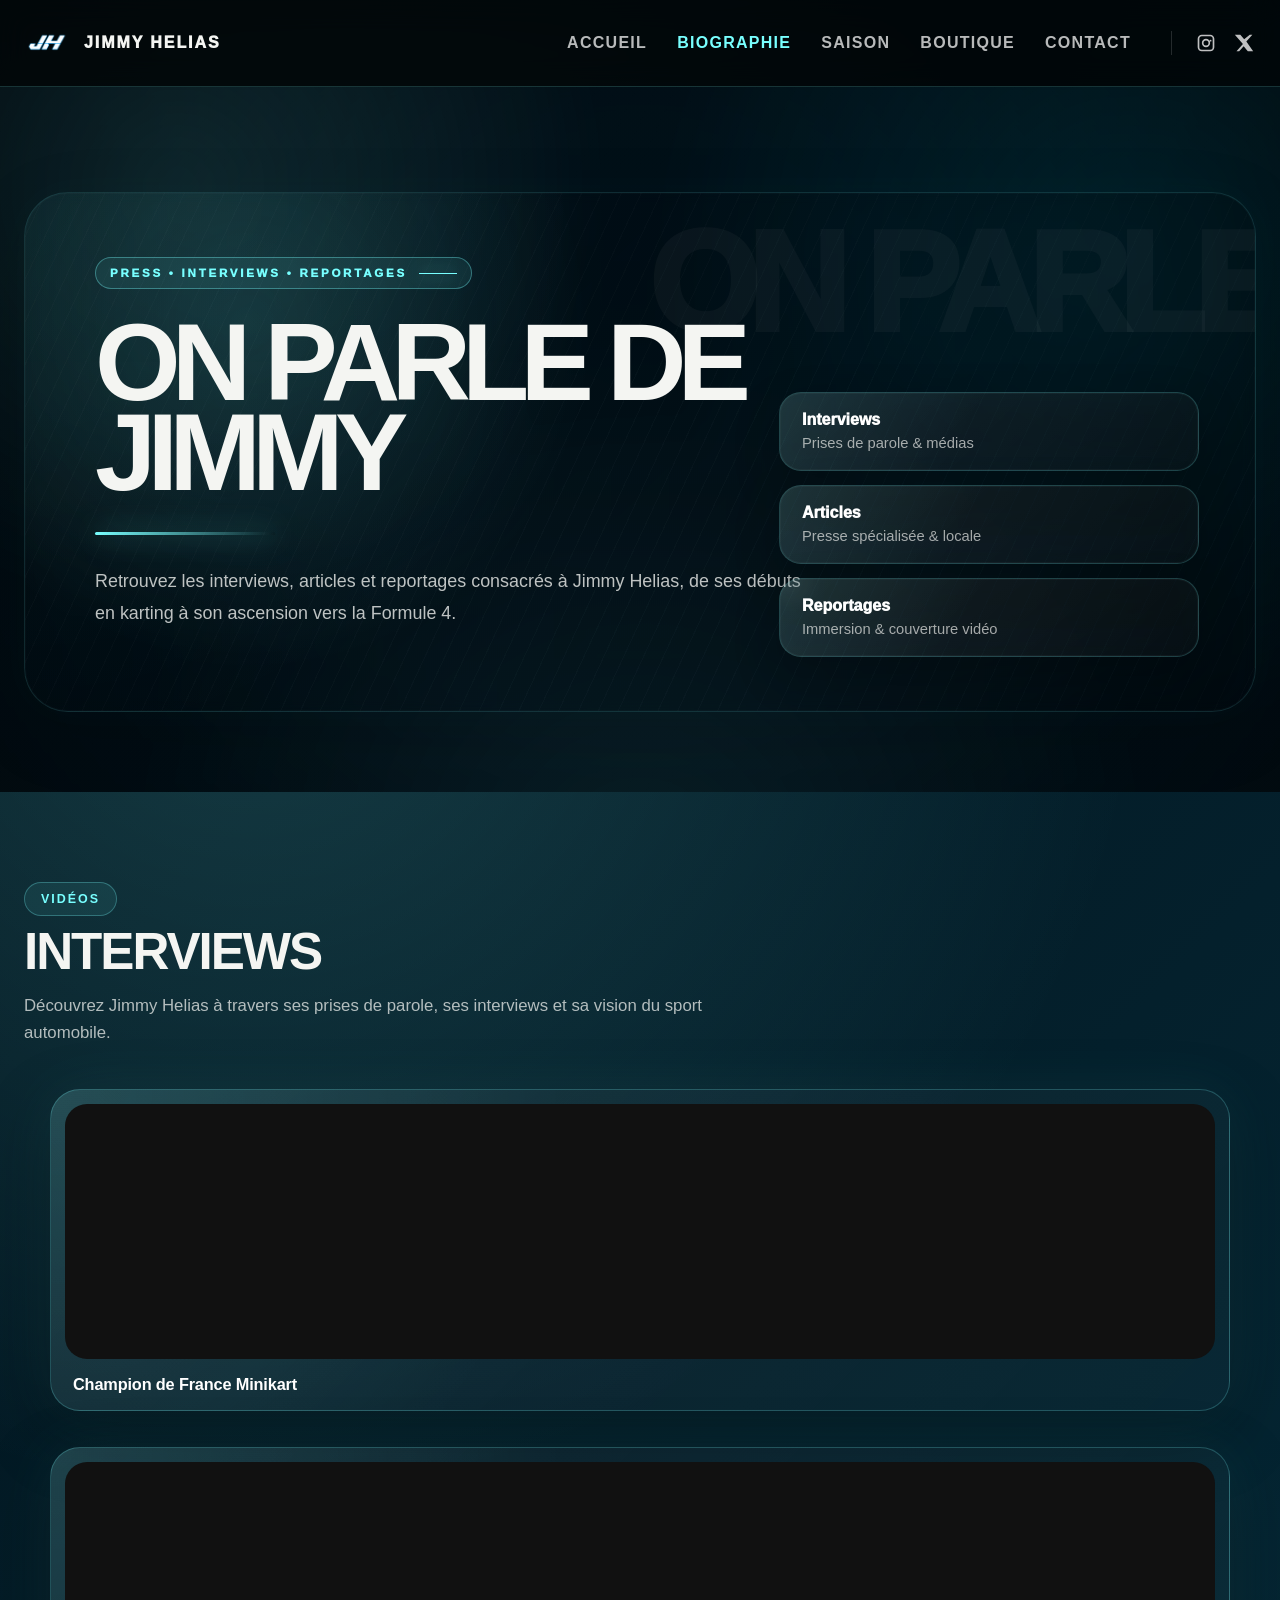
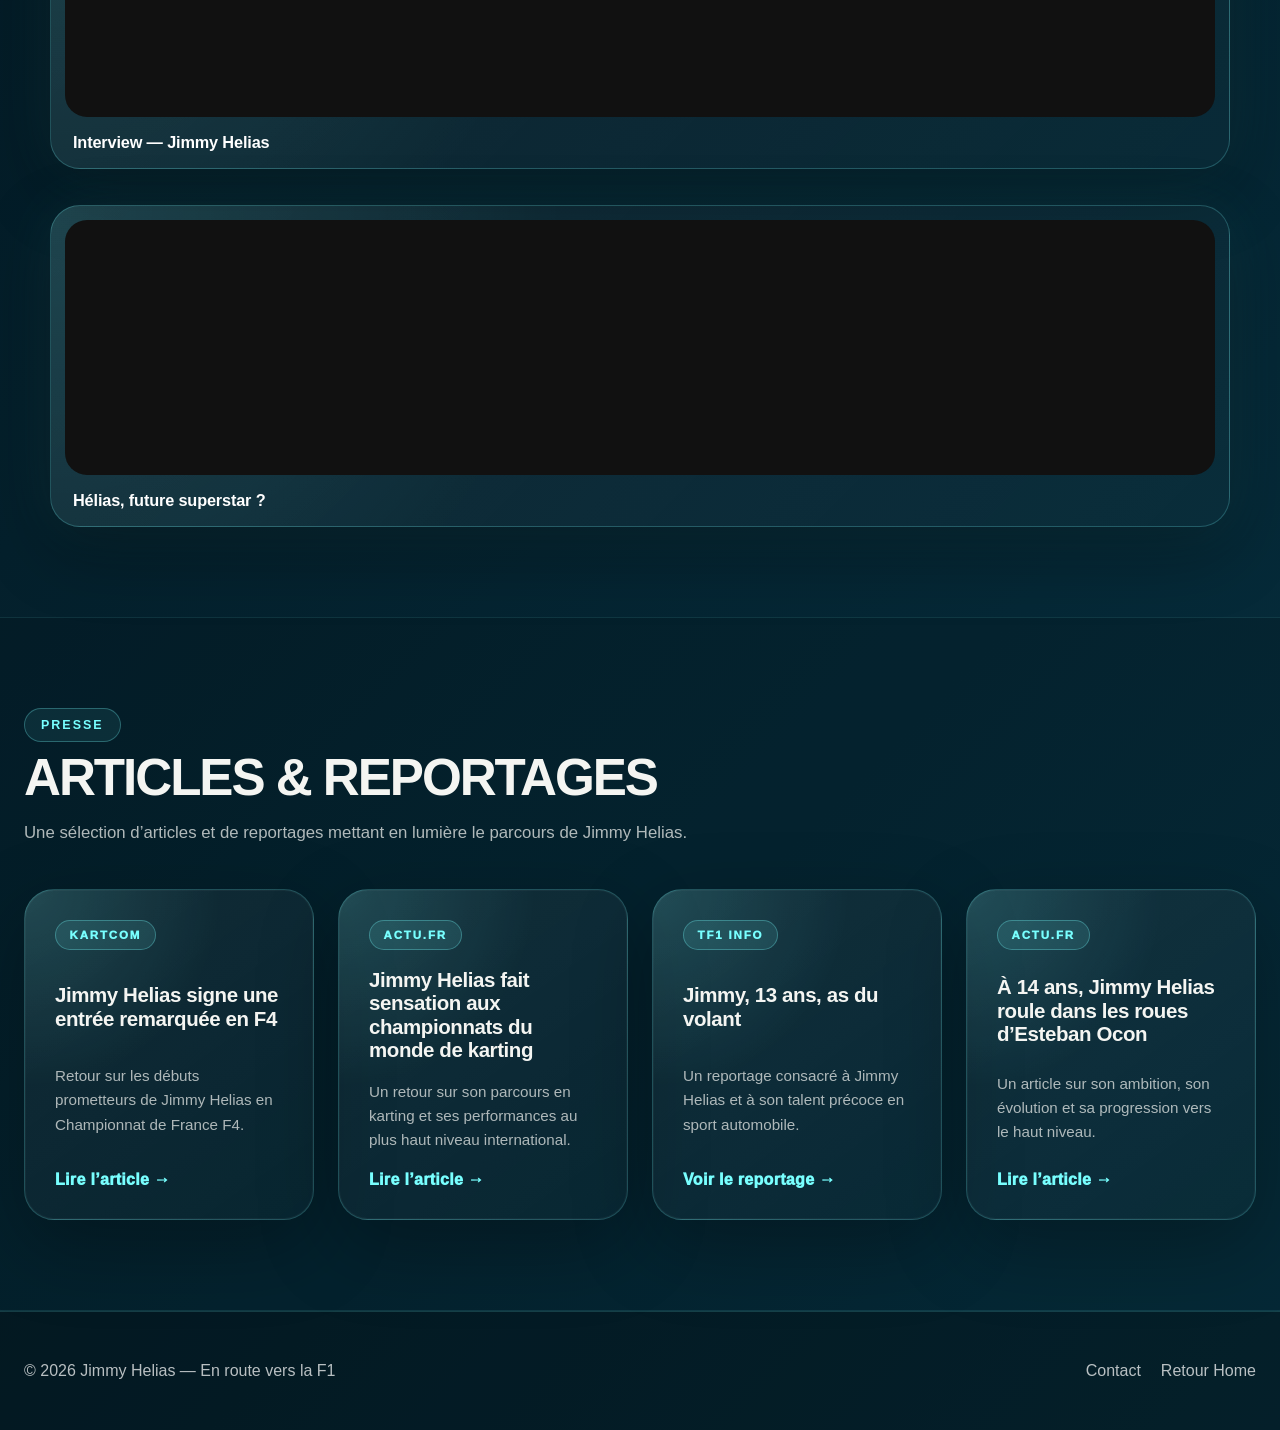
==== commit 0ac04dad: "retrait page actu" ====
--- a/aproposdejimmy.html
+++ b/aproposdejimmy.html
@@ -35,8 +35,6 @@
       <a class="nav-link" href="index.html">Accueil</a>
 
       <a class="nav-link is-active" href="biography.html">Biographie</a>
-
-      <a class="nav-link" href="news.html">Actualités</a>
 
       <a class="nav-link" href="season.html">Saison</a>
 
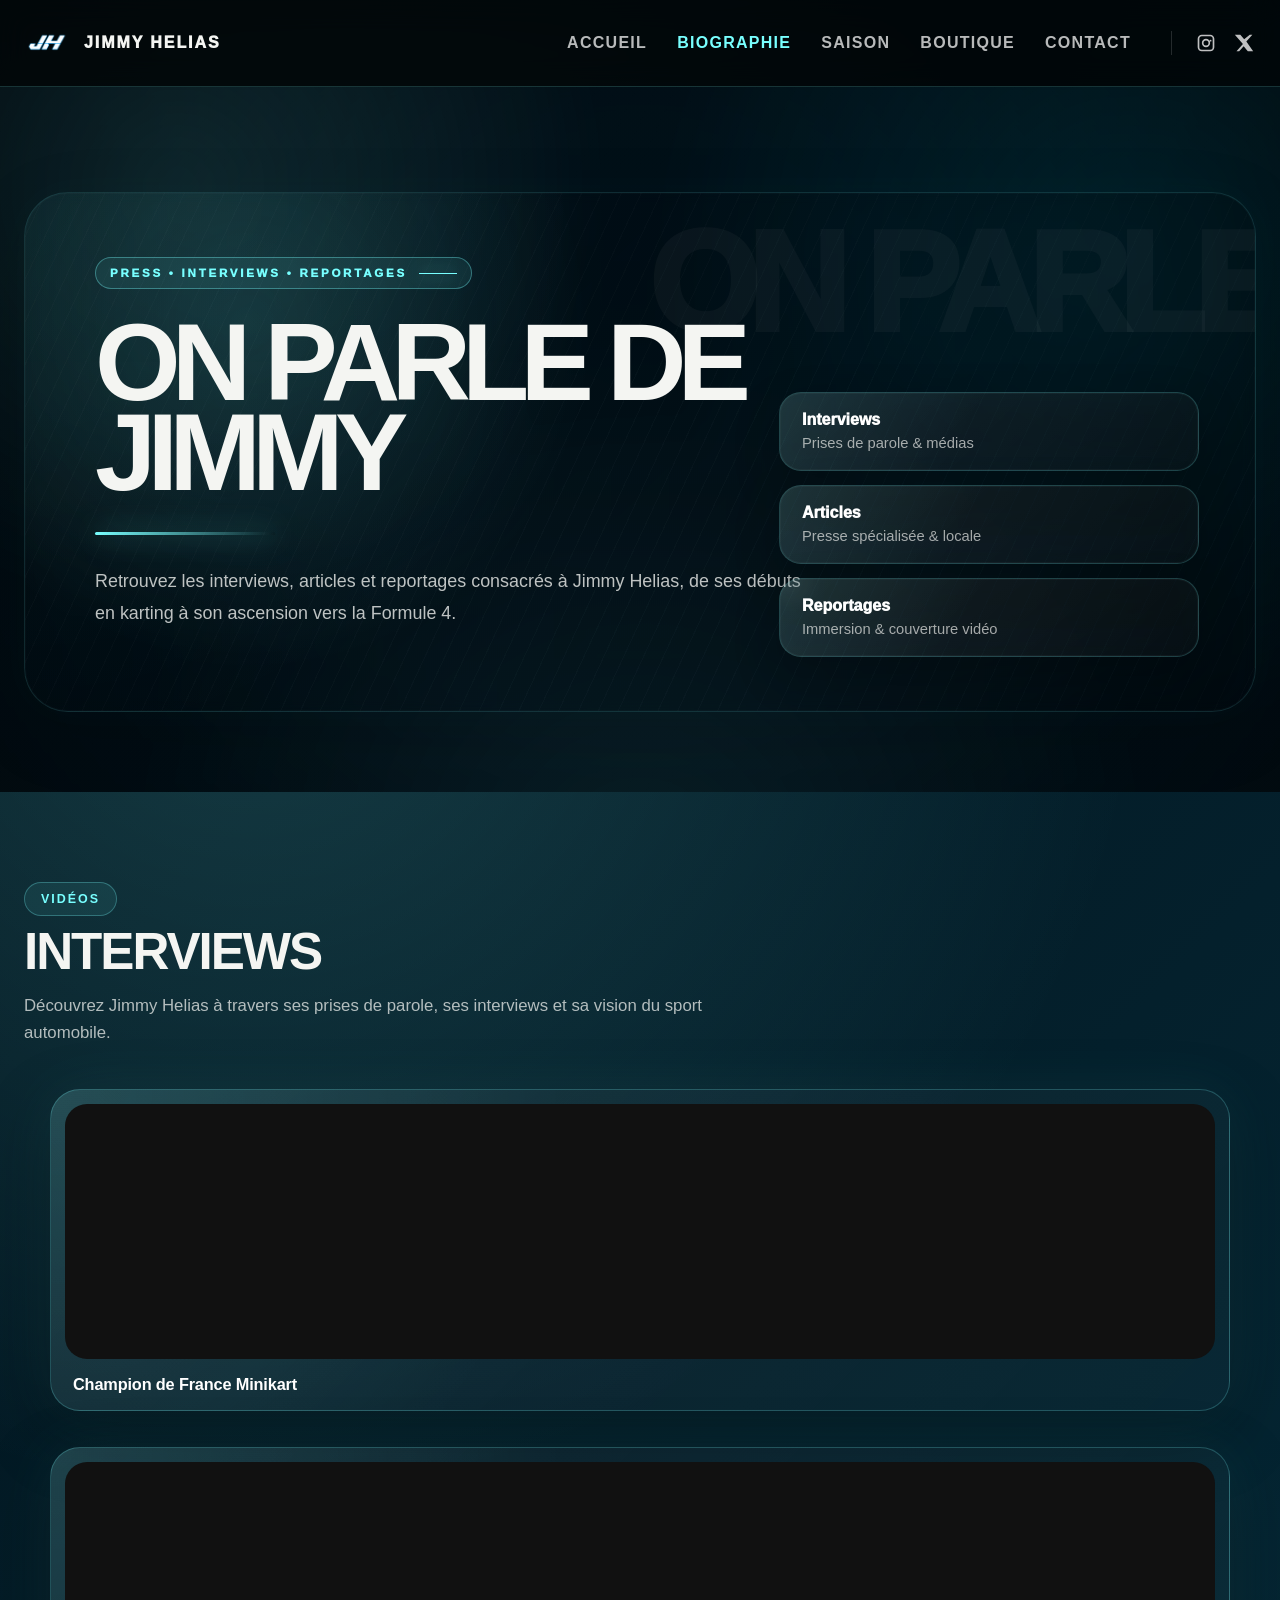
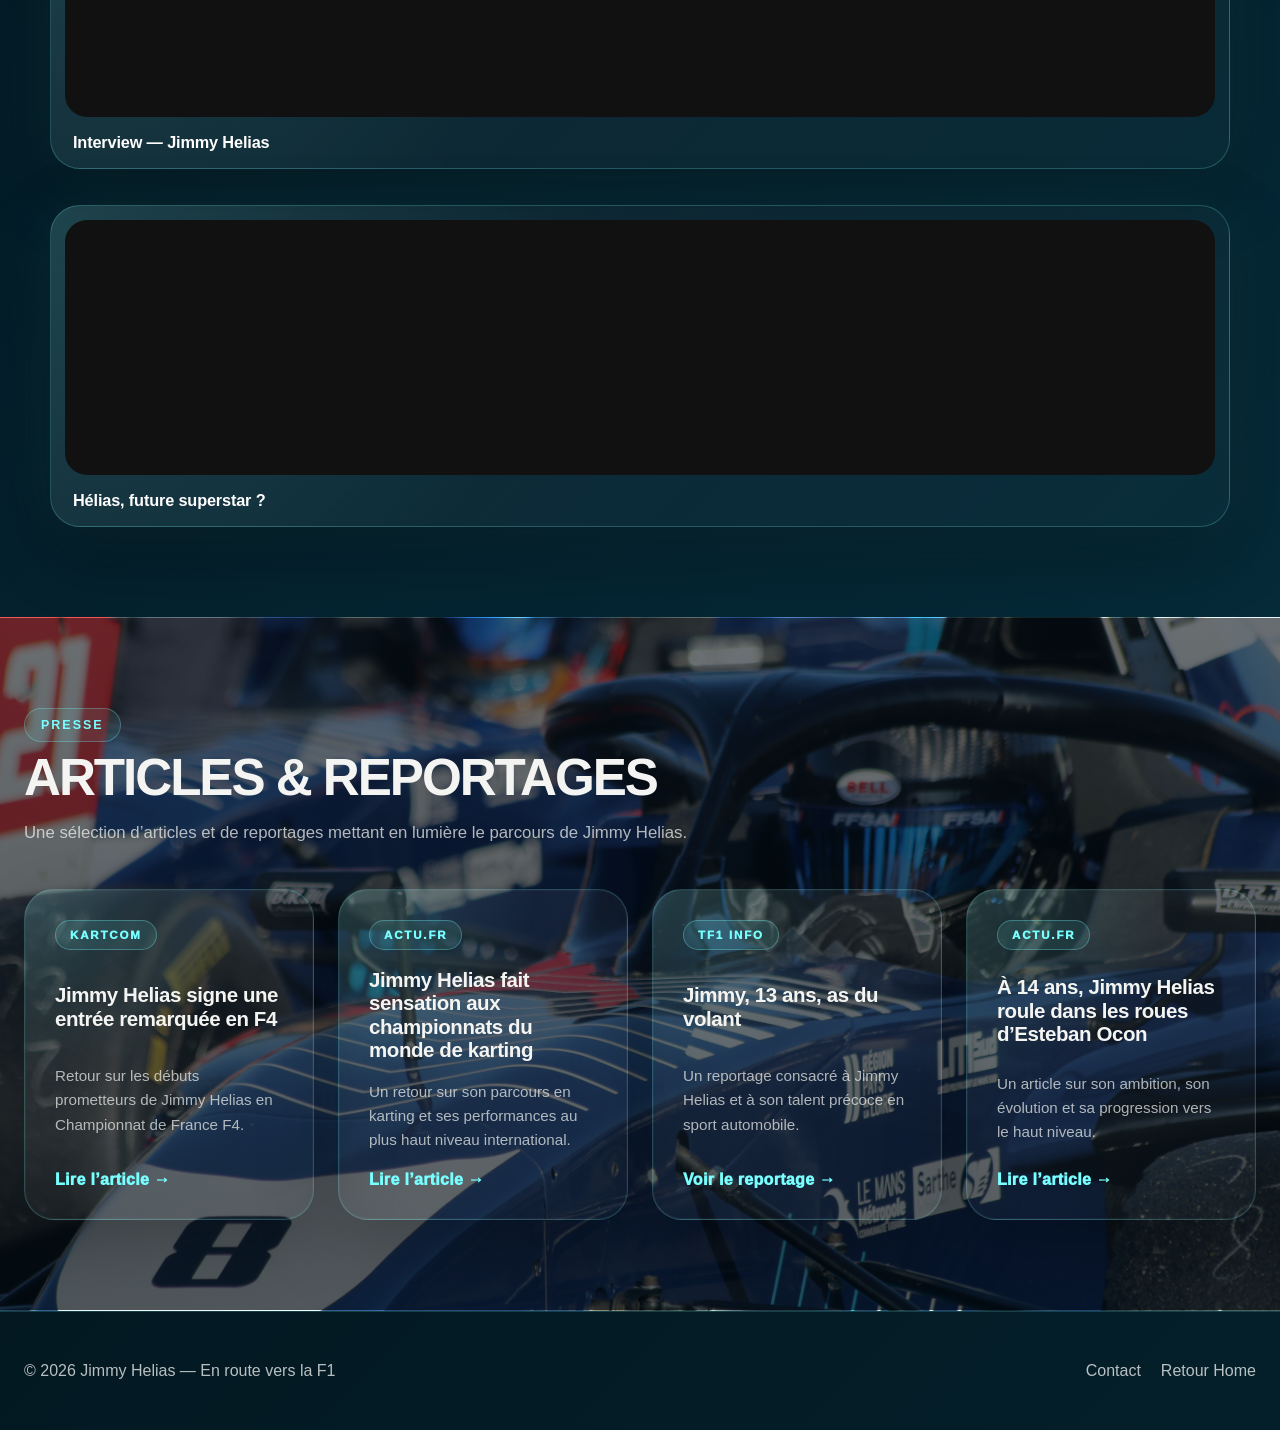
==== commit d8c1f4fb: "amelioration des fonds de pages" ====
--- a/aproposdejimmy.html
+++ b/aproposdejimmy.html
@@ -213,7 +213,7 @@
 
 
   <!-- ================= ARTICLES ================= -->
-  <section class="section alt">
+  <section class="section alt pressSectionBg">
 
     <div class="container">
 
--- a/assets/css/aproposdejimmy.css
+++ b/assets/css/aproposdejimmy.css
@@ -1288,4 +1288,42 @@
     border-left:0;
     border-top:1px solid rgba(255,255,255,.12);
   }
+}
+
+
+/* ================= BACKGROUND ARTICLES ================= */
+
+/* ================= FIX BACKGROUND ARTICLES ================= */
+
+section.pressSectionBg{
+  position:relative;
+  overflow:hidden;
+
+  background:
+    linear-gradient(
+      rgba(0,10,18,.58),
+      rgba(0,10,18,.68)
+    ),
+    url("../img/Voiture1.JPG") !important;
+
+  background-size:cover !important;
+  background-position:center !important;
+  background-repeat:no-repeat !important;
+  background-attachment:fixed;
+}
+
+section.pressSectionBg .container{
+  position:relative;
+  z-index:2;
+}
+
+/* ================= RESPONSIVE BACKGROUND ================= */
+
+@media (max-width: 768px){
+
+  section.pressSectionBg{
+    background-attachment: scroll !important;
+    background-position: center center !important;
+  }
+
 }
